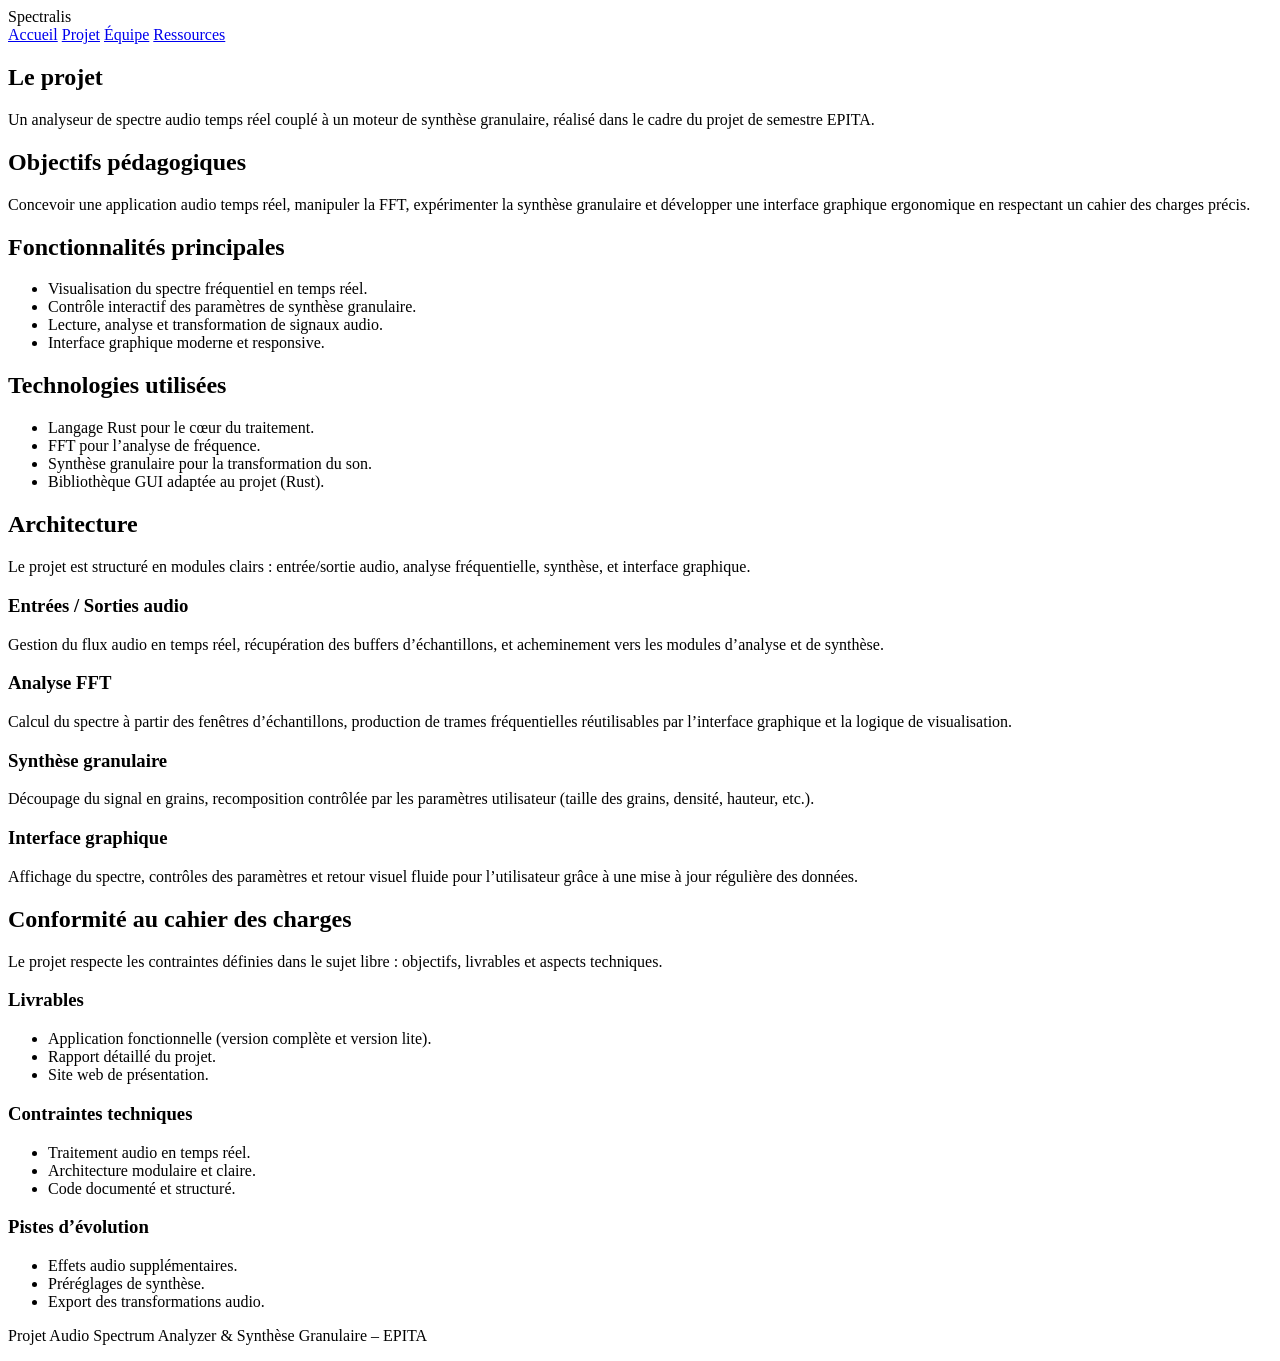
==== project.html @ 9f30338d "Add files via upload" ====
<!-- En haut de chaque page -->
<!DOCTYPE html>
<html lang="fr">
<head>
  <meta charset="UTF-8">
  <title>PROJET</title>
  <link rel="stylesheet" href="css/style.css">
  <meta name="viewport" content="width=device-width, initial-scale=1.0">
</head>
<body>
  <header class="site-header">
    <div class="logo">Spectra<span>lis</span></div>
    <nav class="main-nav">
      <a href="index.html" class="nav-link">Accueil</a>
      <a href="project.html" class="nav-link">Projet</a>
      <a href="team.html" class="nav-link">Équipe</a>
      <a href="resources.html" class="nav-link">Ressources</a>
    </nav>
  </header>

  <main>
    <main>
  <section class="section">
    <h1 class="section-title">Le projet</h1>
    <p class="section-subtitle">
      Un analyseur de spectre audio temps réel couplé à un moteur de synthèse granulaire,
      réalisé dans le cadre du projet de semestre EPITA.
    </p>

    <div class="card-grid">
      <article class="card">
        <h2>Objectifs pédagogiques</h2>
        <p>
          Concevoir une application audio temps réel, manipuler la FFT, expérimenter la synthèse granulaire
          et développer une interface graphique ergonomique en respectant un cahier des charges précis.
        </p>
      </article>

      <article class="card">
        <h2>Fonctionnalités principales</h2>
        <ul>
          <li>Visualisation du spectre fréquentiel en temps réel.</li>
          <li>Contrôle interactif des paramètres de synthèse granulaire.</li>
          <li>Lecture, analyse et transformation de signaux audio.</li>
          <li>Interface graphique moderne et responsive.</li>
        </ul>
      </article>

      <article class="card">
        <h2>Technologies utilisées</h2>
        <ul>
          <li>Langage Rust pour le cœur du traitement.</li>
          <li>FFT pour l’analyse de fréquence.</li>
          <li>Synthèse granulaire pour la transformation du son.</li>
          <li>Bibliothèque GUI adaptée au projet (Rust).</li>
        </ul>
      </article>
    </div>
  </section>

  <section class="section">
    <h2 class="section-title">Architecture</h2>
    <p class="section-subtitle">
      Le projet est structuré en modules clairs : entrée/sortie audio, analyse fréquentielle, synthèse,
      et interface graphique.
    </p>

    <div class="card-grid">
      <article class="card">
        <h3>Entrées / Sorties audio</h3>
        <p>
          Gestion du flux audio en temps réel, récupération des buffers d’échantillons, et acheminement
          vers les modules d’analyse et de synthèse.
        </p>
      </article>

      <article class="card">
        <h3>Analyse FFT</h3>
        <p>
          Calcul du spectre à partir des fenêtres d’échantillons, production de trames fréquentielles
          réutilisables par l’interface graphique et la logique de visualisation.
        </p>
      </article>

      <article class="card">
        <h3>Synthèse granulaire</h3>
        <p>
          Découpage du signal en grains, recomposition contrôlée par les paramètres utilisateur
          (taille des grains, densité, hauteur, etc.).
        </p>
      </article>

      <article class="card">
        <h3>Interface graphique</h3>
        <p>
          Affichage du spectre, contrôles des paramètres et retour visuel fluide pour l’utilisateur
          grâce à une mise à jour régulière des données.
        </p>
      </article>
    </div>
  </section>

  <section class="section">
    <h2 class="section-title">Conformité au cahier des charges</h2>
    <p class="section-subtitle">
      Le projet respecte les contraintes définies dans le sujet libre : objectifs, livrables et aspects techniques.
    </p>

    <div class="card-grid">
      <article class="card">
        <h3>Livrables</h3>
        <ul>
          <li>Application fonctionnelle (version complète et version lite).</li>
          <li>Rapport détaillé du projet.</li>
          <li>Site web de présentation.</li>
        </ul>
      </article>

      <article class="card">
        <h3>Contraintes techniques</h3>
        <ul>
          <li>Traitement audio en temps réel.</li>
          <li>Architecture modulaire et claire.</li>
          <li>Code documenté et structuré.</li>
        </ul>
      </article>

      <article class="card">
        <h3>Pistes d’évolution</h3>
        <ul>
          <li>Effets audio supplémentaires.</li>
          <li>Préréglages de synthèse.</li>
          <li>Export des transformations audio.</li>
        </ul>
      </article>
    </div>
  </section>
</main>

  </main>

  <footer class="site-footer">
    <p>Projet Audio Spectrum Analyzer & Synthèse Granulaire – EPITA</p>
  </footer>
  <script src="js/main.js"></script>

</body>
</html>
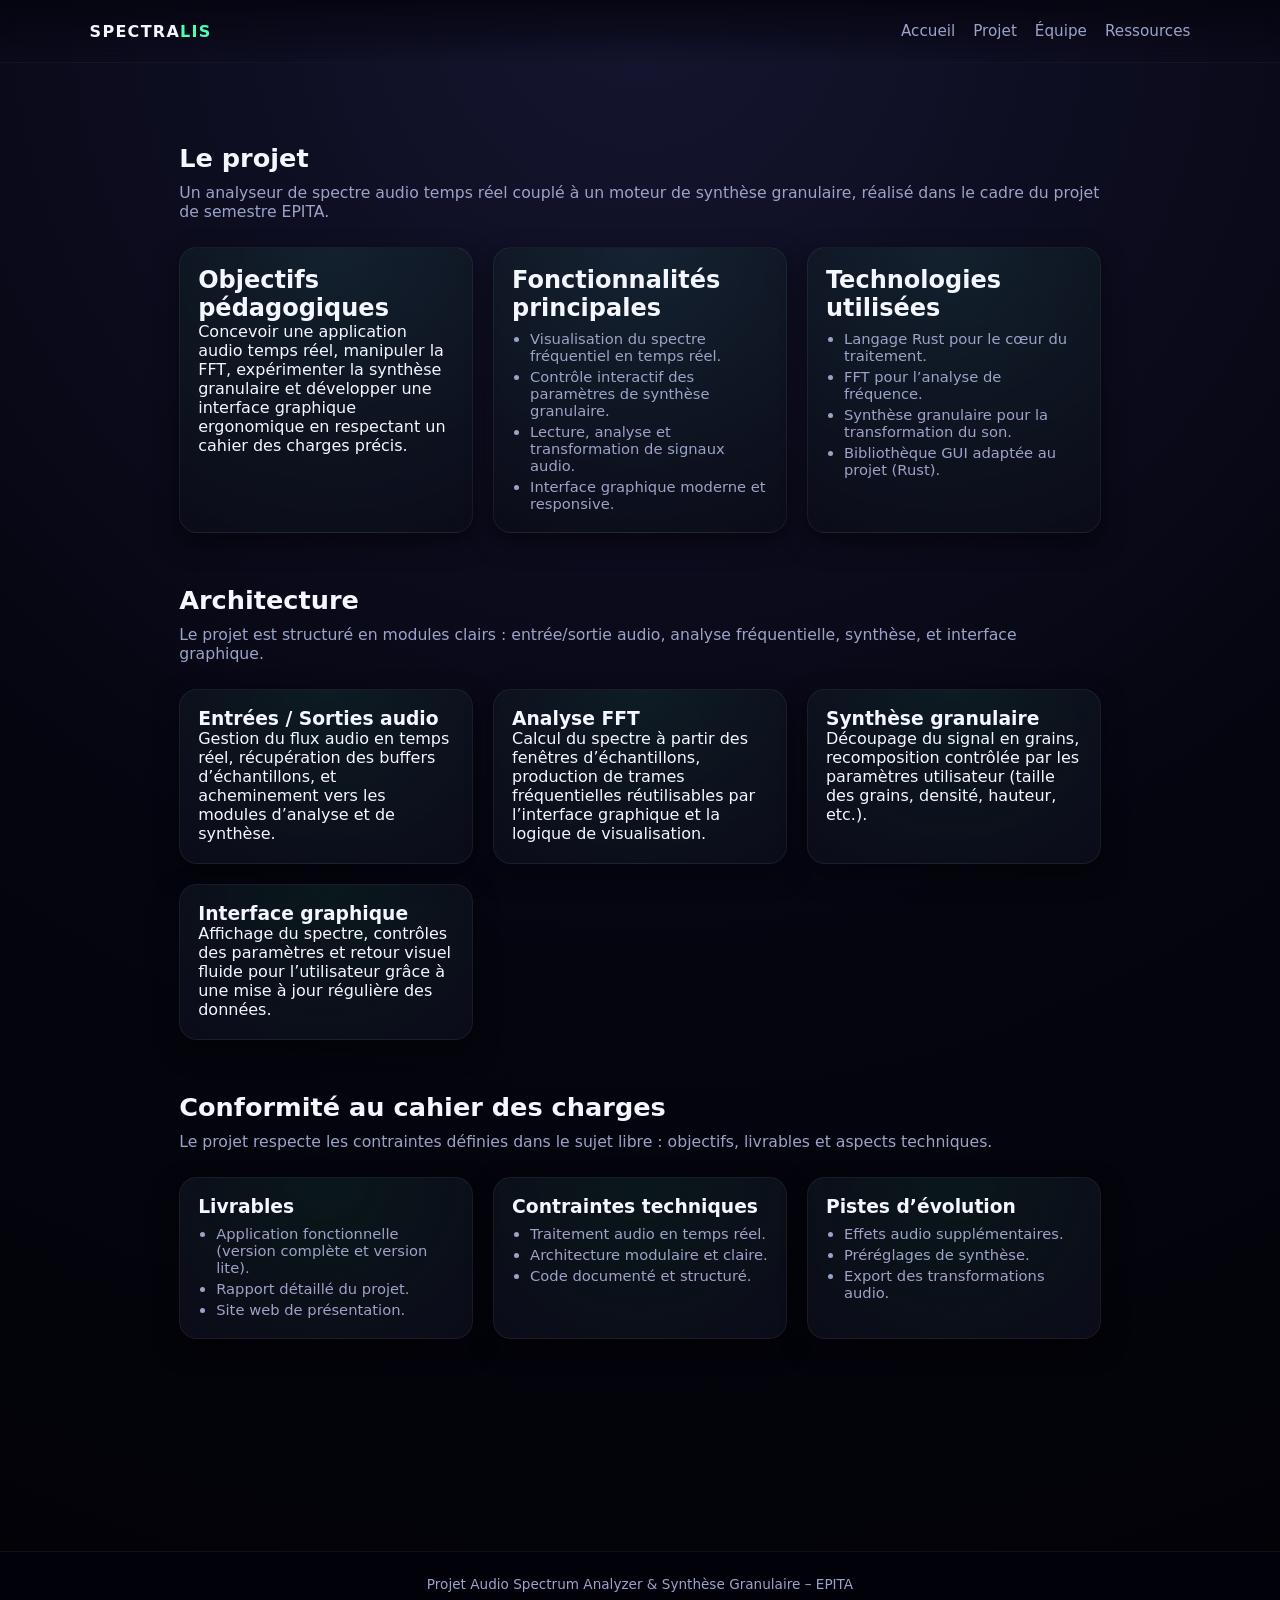
==== commit 0d851872: "Update project.html" ====
--- a/project.html
+++ b/project.html
@@ -4,7 +4,7 @@
 <head>
   <meta charset="UTF-8">
   <title>PROJET</title>
-  <link rel="stylesheet" href="css/style.css">
+  <link rel="stylesheet" href="style.css">
   <meta name="viewport" content="width=device-width, initial-scale=1.0">
 </head>
 <body>
--- a/style.css
+++ b/style.css
@@ -0,0 +1,328 @@
+:root {
+  --bg-main: #050510;
+  --bg-elevated: #0c0c1a;
+  --accent: #4dffb5;
+  --accent-2: #6c5ce7;
+  --text-main: #f5f7ff;
+  --text-muted: #9ca3c7;
+  --border-subtle: rgba(255, 255, 255, 0.06);
+  --radius-lg: 18px;
+  --shadow-soft: 0 18px 45px rgba(0, 0, 0, 0.65);
+  --transition-fast: 0.18s ease-out;
+  --transition-med: 0.3s ease-out;
+}
+
+* {
+  box-sizing: border-box;
+  margin: 0;
+  padding: 0;
+}
+
+body {
+  min-height: 100vh;
+  font-family: system-ui, -apple-system, BlinkMacSystemFont, "SF Pro Text", sans-serif;
+  background: radial-gradient(circle at top, #151530 0, #050510 55%, #020207 100%);
+  color: var(--text-main);
+}
+
+.site-header {
+  position: sticky;
+  top: 0;
+  z-index: 20;
+  display: flex;
+  align-items: center;
+  justify-content: space-between;
+  padding: 18px 7vw;
+  backdrop-filter: blur(16px);
+  background: linear-gradient(to bottom, rgba(5, 5, 16, 0.9), rgba(5, 5, 16, 0.5), transparent);
+  border-bottom: 1px solid var(--border-subtle);
+}
+
+.logo {
+  font-weight: 700;
+  letter-spacing: 0.08em;
+  text-transform: uppercase;
+  font-size: 1rem;
+  color: var(--text-main);
+}
+
+.logo span {
+  color: var(--accent);
+}
+
+.main-nav {
+  display: flex;
+  gap: 18px;
+}
+
+.nav-link {
+  position: relative;
+  font-size: 0.95rem;
+  color: var(--text-muted);
+  text-decoration: none;
+  padding: 4px 0;
+  transition: color var(--transition-fast);
+}
+
+.nav-link::after {
+  content: "";
+  position: absolute;
+  left: 0;
+  bottom: -4px;
+  width: 0;
+  height: 2px;
+  background: linear-gradient(90deg, var(--accent), var(--accent-2));
+  border-radius: 999px;
+  transition: width var(--transition-med);
+}
+
+.nav-link:hover {
+  color: var(--text-main);
+}
+
+.nav-link:hover::after {
+  width: 100%;
+}
+
+main {
+  padding: 40px 7vw 80px;
+}
+
+.site-footer {
+  padding: 24px 7vw 32px;
+  border-top: 1px solid var(--border-subtle);
+  color: var(--text-muted);
+  font-size: 0.85rem;
+  text-align: center;
+  background: rgba(2, 2, 10, 0.85);
+}
+
+/* Sections génériques */
+
+.section {
+  max-width: 1080px;
+  margin: 0 auto 52px;
+}
+
+.section-title {
+  font-size: 1.6rem;
+  margin-bottom: 10px;
+}
+
+.section-subtitle {
+  color: var(--text-muted);
+  font-size: 0.98rem;
+  margin-bottom: 26px;
+}
+
+/* Hero page d'accueil */
+
+.hero {
+  display: grid;
+  grid-template-columns: minmax(0, 1.3fr) minmax(0, 1fr);
+  gap: 36px;
+  align-items: center;
+  margin-bottom: 60px;
+}
+
+.hero-text h1 {
+  font-size: clamp(2.5rem, 3vw + 1rem, 3.3rem);
+  line-height: 1.1;
+  margin-bottom: 14px;
+}
+
+.hero-text h1 span {
+  background: linear-gradient(120deg, var(--accent), var(--accent-2));
+  -webkit-background-clip: text;
+  color: transparent;
+}
+
+.hero-text p {
+  color: var(--text-muted);
+  font-size: 1rem;
+  max-width: 34rem;
+}
+
+.hero-badges {
+  display: flex;
+  flex-wrap: wrap;
+  gap: 10px;
+  margin: 20px 0 26px;
+}
+
+.badge {
+  padding: 4px 10px;
+  border-radius: 999px;
+  border: 1px solid rgba(255, 255, 255, 0.12);
+  font-size: 0.8rem;
+  color: var(--text-muted);
+}
+
+.hero-actions {
+  display: flex;
+  flex-wrap: wrap;
+  gap: 14px;
+}
+
+.btn-primary,
+.btn-ghost {
+  border-radius: 999px;
+  padding: 10px 20px;
+  font-size: 0.95rem;
+  border: 1px solid transparent;
+  cursor: pointer;
+  text-decoration: none;
+  display: inline-flex;
+  align-items: center;
+  gap: 8px;
+  transition: transform var(--transition-fast), box-shadow var(--transition-fast), border-color var(--transition-fast), background var(--transition-fast), color var(--transition-fast);
+}
+
+.btn-primary {
+  background: radial-gradient(circle at top left, #6bffda 0, var(--accent) 35%, var(--accent-2) 100%);
+  color: #020209;
+  box-shadow: 0 14px 35px rgba(77, 255, 181, 0.35);
+}
+
+.btn-primary:hover {
+  transform: translateY(-1px) translateZ(0);
+  box-shadow: 0 20px 45px rgba(77, 255, 181, 0.5);
+}
+
+.btn-ghost {
+  background: transparent;
+  color: var(--text-main);
+  border-color: rgba(255, 255, 255, 0.2);
+}
+
+.btn-ghost:hover {
+  border-color: var(--accent);
+  background: rgba(12, 12, 26, 0.9);
+}
+
+/* Carte de GUI / image */
+
+.hero-visual {
+  position: relative;
+}
+
+.gui-card {
+  position: relative;
+  border-radius: 24px;
+  background: radial-gradient(circle at top left, rgba(77, 255, 181, 0.09), rgba(12, 12, 26, 0.95));
+  border: 1px solid rgba(255, 255, 255, 0.04);
+  box-shadow: var(--shadow-soft);
+  padding: 16px;
+  overflow: hidden;
+}
+
+.gui-card-inner {
+  border-radius: 18px;
+  border: 1px solid rgba(255, 255, 255, 0.04);
+  overflow: hidden;
+}
+
+.gui-placeholder {
+  width: 100%;
+  aspect-ratio: 16 / 9;
+  background: linear-gradient(135deg, #151530, #080818);
+  display: flex;
+  align-items: center;
+  justify-content: center;
+  color: var(--text-muted);
+  font-size: 0.9rem;
+}
+
+/* Cartes (team, ressources, etc.) */
+
+.card-grid {
+  display: grid;
+  grid-template-columns: repeat(auto-fit, minmax(230px, 1fr));
+  gap: 20px;
+}
+
+.card {
+  background: radial-gradient(circle at top, rgba(77, 255, 181, 0.08), rgba(12, 12, 26, 0.98));
+  border: 1px solid rgba(255, 255, 255, 0.06);
+  border-radius: var(--radius-lg);
+  padding: 18px 18px 20px;
+  box-shadow: 0 10px 24px rgba(0, 0, 0, 0.5);
+  transition: transform var(--transition-med), box-shadow var(--transition-med), border-color var(--transition-med);
+}
+
+.card:hover {
+  transform: translateY(-6px) translateZ(0);
+  box-shadow: 0 20px 50px rgba(0, 0, 0, 0.8);
+  border-color: rgba(77, 255, 181, 0.5);
+}
+
+/* Responsif */
+
+@media (max-width: 800px) {
+  .site-header {
+    padding-inline: 5vw;
+  }
+  main {
+    padding-inline: 5vw;
+  }
+  .hero {
+    grid-template-columns: 1fr;
+  }
+  .main-nav {
+    gap: 12px;
+    font-size: 0.85rem;
+  }
+}
+
+
+.text-muted {
+  color: var(--text-muted);
+  font-size: 0.9rem;
+  margin-bottom: 8px;
+}
+
+.card ul {
+  margin-top: 8px;
+  padding-left: 18px;
+  color: var(--text-muted);
+  font-size: 0.92rem;
+}
+
+.card li + li {
+  margin-top: 4px;
+}
+/* Animations "reveal on scroll" */
+
+.reveal-on-scroll {
+  opacity: 0;
+  transform: translateY(24px);
+  transition:
+    opacity 0.6s ease-out,
+    transform 0.6s ease-out;
+  will-change: opacity, transform;
+}
+
+.reveal-on-scroll.is-visible {
+  opacity: 1;
+  transform: translateY(0);
+}
+.gui-image {
+  width: 100%;
+  height: auto;
+  display: block;
+}
+.member-photo-wrapper {
+  width: 80px;
+  height: 80px;
+  border-radius: 50%;
+  overflow: hidden;
+  margin-bottom: 12px;
+  border: 2px solid rgba(77, 255, 181, 0.6);
+}
+
+.member-photo {
+  width: 100%;
+  height: 100%;
+  object-fit: cover;
+  display: block;
+}
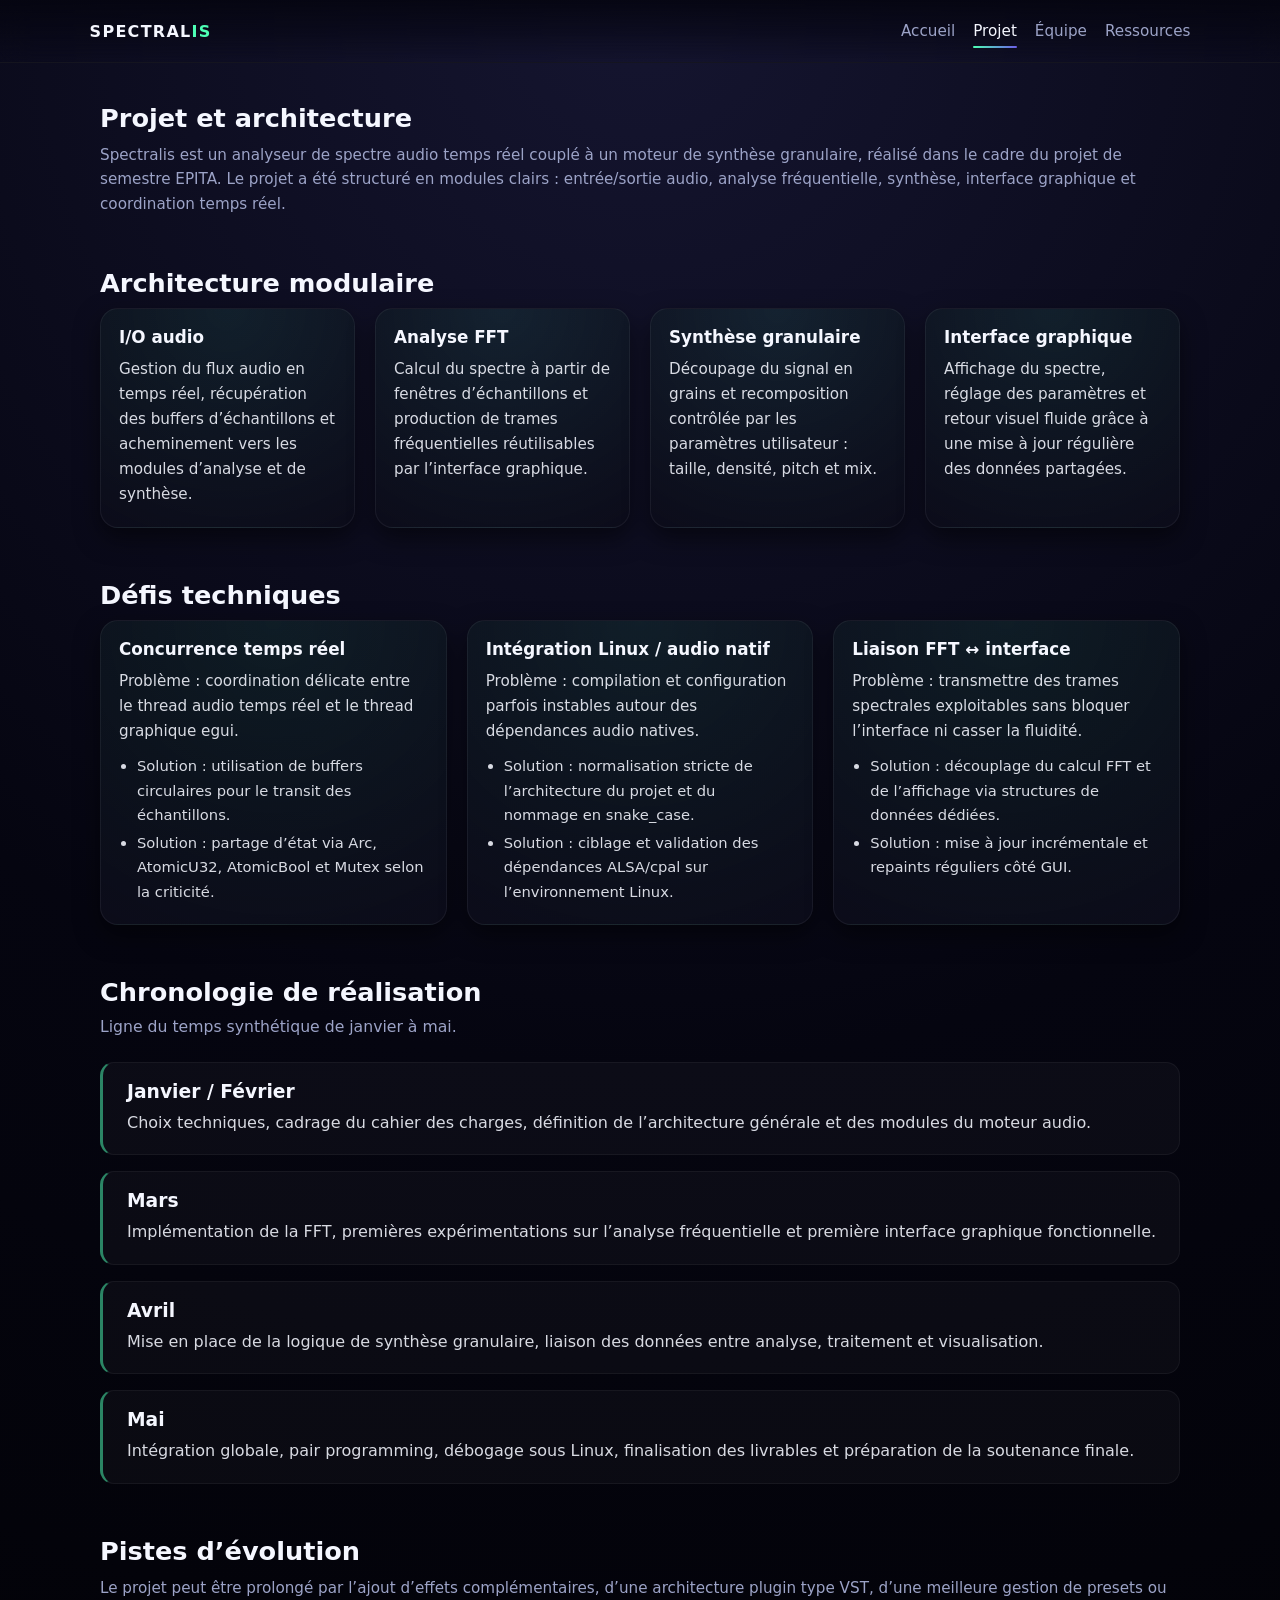
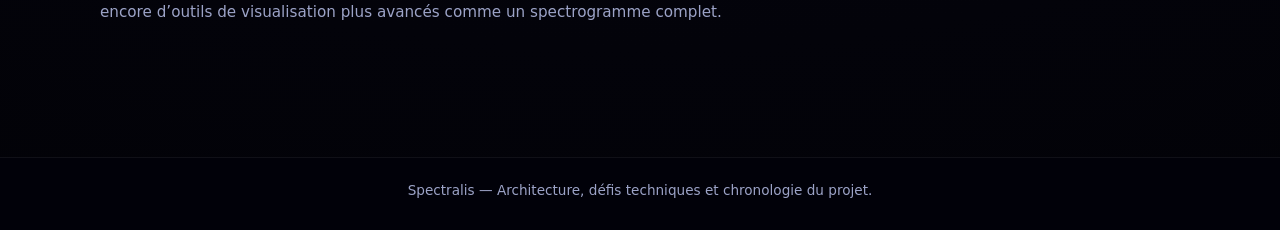
==== commit 17c06760: "Update project.html" ====
--- a/project.html
+++ b/project.html
@@ -1,148 +1,125 @@
-<!-- En haut de chaque page -->
 <!DOCTYPE html>
 <html lang="fr">
 <head>
-  <meta charset="UTF-8">
-  <title>PROJET</title>
-  <link rel="stylesheet" href="style.css">
-  <meta name="viewport" content="width=device-width, initial-scale=1.0">
+  <meta charset="UTF-8" />
+  <meta name="viewport" content="width=device-width, initial-scale=1.0" />
+  <title>Spectralis — Projet</title>
+  <link rel="stylesheet" href="css/style.css" />
 </head>
 <body>
   <header class="site-header">
-    <div class="logo">Spectra<span>lis</span></div>
+    <a class="logo" href="index.html">Spectral<span>is</span></a>
     <nav class="main-nav">
-      <a href="index.html" class="nav-link">Accueil</a>
-      <a href="project.html" class="nav-link">Projet</a>
-      <a href="team.html" class="nav-link">Équipe</a>
-      <a href="resources.html" class="nav-link">Ressources</a>
+      <a class="nav-link" href="index.html">Accueil</a>
+      <a class="nav-link" aria-current="page" href="project.html">Projet</a>
+      <a class="nav-link" href="team.html">Équipe</a>
+      <a class="nav-link" href="resources.html">Ressources</a>
     </nav>
   </header>
 
   <main>
-    <main>
-  <section class="section">
-    <h1 class="section-title">Le projet</h1>
-    <p class="section-subtitle">
-      Un analyseur de spectre audio temps réel couplé à un moteur de synthèse granulaire,
-      réalisé dans le cadre du projet de semestre EPITA.
-    </p>
+    <section class="section reveal-on-scroll">
+      <h1 class="section-title">Projet et architecture</h1>
+      <p class="text-muted">
+        Spectralis est un analyseur de spectre audio temps réel couplé à un moteur de synthèse granulaire,
+        réalisé dans le cadre du projet de semestre EPITA. Le projet a été structuré en modules clairs :
+        entrée/sortie audio, analyse fréquentielle, synthèse, interface graphique et coordination temps réel.
+      </p>
+    </section>
 
-    <div class="card-grid">
-      <article class="card">
-        <h2>Objectifs pédagogiques</h2>
-        <p>
-          Concevoir une application audio temps réel, manipuler la FFT, expérimenter la synthèse granulaire
-          et développer une interface graphique ergonomique en respectant un cahier des charges précis.
-        </p>
-      </article>
+    <section class="section reveal-on-scroll">
+      <h2 class="section-title">Architecture modulaire</h2>
+      <div class="card-grid">
+        <article class="card">
+          <h3>I/O audio</h3>
+          <p>Gestion du flux audio en temps réel, récupération des buffers d’échantillons et acheminement vers les modules d’analyse et de synthèse.</p>
+        </article>
+        <article class="card">
+          <h3>Analyse FFT</h3>
+          <p>Calcul du spectre à partir de fenêtres d’échantillons et production de trames fréquentielles réutilisables par l’interface graphique.</p>
+        </article>
+        <article class="card">
+          <h3>Synthèse granulaire</h3>
+          <p>Découpage du signal en grains et recomposition contrôlée par les paramètres utilisateur : taille, densité, pitch et mix.</p>
+        </article>
+        <article class="card">
+          <h3>Interface graphique</h3>
+          <p>Affichage du spectre, réglage des paramètres et retour visuel fluide grâce à une mise à jour régulière des données partagées.</p>
+        </article>
+      </div>
+    </section>
 
-      <article class="card">
-        <h2>Fonctionnalités principales</h2>
-        <ul>
-          <li>Visualisation du spectre fréquentiel en temps réel.</li>
-          <li>Contrôle interactif des paramètres de synthèse granulaire.</li>
-          <li>Lecture, analyse et transformation de signaux audio.</li>
-          <li>Interface graphique moderne et responsive.</li>
-        </ul>
-      </article>
+    <section class="section reveal-on-scroll">
+      <h2 class="section-title">Défis techniques</h2>
+      <div class="card-grid">
+        <article class="card">
+          <h3>Concurrence temps réel</h3>
+          <p>Problème : coordination délicate entre le thread audio temps réel et le thread graphique egui.</p>
+          <ul>
+            <li>Solution : utilisation de buffers circulaires pour le transit des échantillons.</li>
+            <li>Solution : partage d’état via Arc, AtomicU32, AtomicBool et Mutex selon la criticité.</li>
+          </ul>
+        </article>
+        <article class="card">
+          <h3>Intégration Linux / audio natif</h3>
+          <p>Problème : compilation et configuration parfois instables autour des dépendances audio natives.</p>
+          <ul>
+            <li>Solution : normalisation stricte de l’architecture du projet et du nommage en snake_case.</li>
+            <li>Solution : ciblage et validation des dépendances ALSA/cpal sur l’environnement Linux.</li>
+          </ul>
+        </article>
+        <article class="card">
+          <h3>Liaison FFT ↔ interface</h3>
+          <p>Problème : transmettre des trames spectrales exploitables sans bloquer l’interface ni casser la fluidité.</p>
+          <ul>
+            <li>Solution : découplage du calcul FFT et de l’affichage via structures de données dédiées.</li>
+            <li>Solution : mise à jour incrémentale et repaints réguliers côté GUI.</li>
+          </ul>
+        </article>
+      </div>
+    </section>
 
-      <article class="card">
-        <h2>Technologies utilisées</h2>
-        <ul>
-          <li>Langage Rust pour le cœur du traitement.</li>
-          <li>FFT pour l’analyse de fréquence.</li>
-          <li>Synthèse granulaire pour la transformation du son.</li>
-          <li>Bibliothèque GUI adaptée au projet (Rust).</li>
-        </ul>
-      </article>
-    </div>
-  </section>
+    <section class="section reveal-on-scroll">
+      <h2 class="section-title">Chronologie de réalisation</h2>
+      <p class="section-subtitle">Ligne du temps synthétique de janvier à mai.</p>
+      <div class="timeline">
+        <article class="timeline-item">
+          <h3>Janvier / Février</h3>
+          <p>Choix techniques, cadrage du cahier des charges, définition de l’architecture générale et des modules du moteur audio.</p>
+        </article>
+        <article class="timeline-item">
+          <h3>Mars</h3>
+          <p>Implémentation de la FFT, premières expérimentations sur l’analyse fréquentielle et première interface graphique fonctionnelle.</p>
+        </article>
+        <article class="timeline-item">
+          <h3>Avril</h3>
+          <p>Mise en place de la logique de synthèse granulaire, liaison des données entre analyse, traitement et visualisation.</p>
+        </article>
+        <article class="timeline-item">
+          <h3>Mai</h3>
+          <p>Intégration globale, pair programming, débogage sous Linux, finalisation des livrables et préparation de la soutenance finale.</p>
+        </article>
+      </div>
+    </section>
 
-  <section class="section">
-    <h2 class="section-title">Architecture</h2>
-    <p class="section-subtitle">
-      Le projet est structuré en modules clairs : entrée/sortie audio, analyse fréquentielle, synthèse,
-      et interface graphique.
-    </p>
-
-    <div class="card-grid">
-      <article class="card">
-        <h3>Entrées / Sorties audio</h3>
-        <p>
-          Gestion du flux audio en temps réel, récupération des buffers d’échantillons, et acheminement
-          vers les modules d’analyse et de synthèse.
-        </p>
-      </article>
-
-      <article class="card">
-        <h3>Analyse FFT</h3>
-        <p>
-          Calcul du spectre à partir des fenêtres d’échantillons, production de trames fréquentielles
-          réutilisables par l’interface graphique et la logique de visualisation.
-        </p>
-      </article>
-
-      <article class="card">
-        <h3>Synthèse granulaire</h3>
-        <p>
-          Découpage du signal en grains, recomposition contrôlée par les paramètres utilisateur
-          (taille des grains, densité, hauteur, etc.).
-        </p>
-      </article>
-
-      <article class="card">
-        <h3>Interface graphique</h3>
-        <p>
-          Affichage du spectre, contrôles des paramètres et retour visuel fluide pour l’utilisateur
-          grâce à une mise à jour régulière des données.
-        </p>
-      </article>
-    </div>
-  </section>
-
-  <section class="section">
-    <h2 class="section-title">Conformité au cahier des charges</h2>
-    <p class="section-subtitle">
-      Le projet respecte les contraintes définies dans le sujet libre : objectifs, livrables et aspects techniques.
-    </p>
-
-    <div class="card-grid">
-      <article class="card">
-        <h3>Livrables</h3>
-        <ul>
-          <li>Application fonctionnelle (version complète et version lite).</li>
-          <li>Rapport détaillé du projet.</li>
-          <li>Site web de présentation.</li>
-        </ul>
-      </article>
-
-      <article class="card">
-        <h3>Contraintes techniques</h3>
-        <ul>
-          <li>Traitement audio en temps réel.</li>
-          <li>Architecture modulaire et claire.</li>
-          <li>Code documenté et structuré.</li>
-        </ul>
-      </article>
-
-      <article class="card">
-        <h3>Pistes d’évolution</h3>
-        <ul>
-          <li>Effets audio supplémentaires.</li>
-          <li>Préréglages de synthèse.</li>
-          <li>Export des transformations audio.</li>
-        </ul>
-      </article>
-    </div>
-  </section>
-</main>
-
+    <section class="section reveal-on-scroll">
+      <h2 class="section-title">Pistes d’évolution</h2>
+      <p class="text-muted">
+        Le projet peut être prolongé par l’ajout d’effets complémentaires, d’une architecture plugin type VST,
+        d’une meilleure gestion de presets ou encore d’outils de visualisation plus avancés comme un spectrogramme complet.
+      </p>
+    </section>
   </main>
 
-  <footer class="site-footer">
-    <p>Projet Audio Spectrum Analyzer & Synthèse Granulaire – EPITA</p>
-  </footer>
-  <script src="js/main.js"></script>
+  <footer class="site-footer">Spectralis — Architecture, défis techniques et chronologie du projet.</footer>
 
+  <script>
+    const observer = new IntersectionObserver((entries) => {
+      entries.forEach((entry) => {
+        if (entry.isIntersecting) entry.target.classList.add('is-visible');
+      });
+    }, { threshold: 0.12 });
+    document.querySelectorAll('.reveal-on-scroll').forEach((el) => observer.observe(el));
+  </script>
 </body>
 </html>
--- a/css/style.css
+++ b/css/style.css
@@ -0,0 +1,314 @@
+:root {
+  --bg-main: #050510;
+  --bg-elevated: #0c0c1a;
+  --accent: #4dffb5;
+  --accent-2: #6c5ce7;
+  --text-main: #f5f7ff;
+  --text-muted: #9ca3c7;
+  --border-subtle: rgba(255, 255, 255, 0.06);
+  --radius-lg: 18px;
+  --shadow-soft: 0 18px 45px rgba(0, 0, 0, 0.65);
+  --transition-fast: 0.18s ease-out;
+  --transition-med: 0.3s ease-out;
+}
+
+* { box-sizing: border-box; margin: 0; padding: 0; }
+
+body {
+  min-height: 100vh;
+  font-family: system-ui, -apple-system, BlinkMacSystemFont, "SF Pro Text", sans-serif;
+  background: radial-gradient(circle at top, #151530 0, #050510 55%, #020207 100%);
+  color: var(--text-main);
+}
+
+.site-header {
+  position: sticky;
+  top: 0;
+  z-index: 20;
+  display: flex;
+  align-items: center;
+  justify-content: space-between;
+  padding: 18px 7vw;
+  backdrop-filter: blur(16px);
+  background: linear-gradient(to bottom, rgba(5, 5, 16, 0.9), rgba(5, 5, 16, 0.5), transparent);
+  border-bottom: 1px solid var(--border-subtle);
+}
+
+.logo {
+  font-weight: 700;
+  letter-spacing: 0.08em;
+  text-transform: uppercase;
+  font-size: 1rem;
+  color: var(--text-main);
+  text-decoration: none;
+}
+.logo span { color: var(--accent); }
+
+.main-nav { display: flex; gap: 18px; flex-wrap: wrap; }
+
+.nav-link {
+  position: relative;
+  font-size: 0.95rem;
+  color: var(--text-muted);
+  text-decoration: none;
+  padding: 4px 0;
+  transition: color var(--transition-fast);
+}
+.nav-link::after {
+  content: "";
+  position: absolute;
+  left: 0;
+  bottom: -4px;
+  width: 0;
+  height: 2px;
+  background: linear-gradient(90deg, var(--accent), var(--accent-2));
+  border-radius: 999px;
+  transition: width var(--transition-med);
+}
+.nav-link:hover, .nav-link[aria-current="page"] { color: var(--text-main); }
+.nav-link:hover::after, .nav-link[aria-current="page"]::after { width: 100%; }
+
+main { padding: 40px 7vw 80px; }
+
+.site-footer {
+  padding: 24px 7vw 32px;
+  border-top: 1px solid var(--border-subtle);
+  color: var(--text-muted);
+  font-size: 0.85rem;
+  text-align: center;
+  background: rgba(2, 2, 10, 0.85);
+}
+
+.section { max-width: 1080px; margin: 0 auto 52px; }
+.section-title { font-size: 1.6rem; margin-bottom: 10px; }
+.section-subtitle { color: var(--text-muted); font-size: 0.98rem; margin-bottom: 26px; }
+.text-muted { color: var(--text-muted); font-size: 0.95rem; margin-bottom: 8px; line-height: 1.6; }
+
+.hero {
+  display: grid;
+  grid-template-columns: minmax(0, 1.3fr) minmax(0, 1fr);
+  gap: 36px;
+  align-items: center;
+  margin-bottom: 60px;
+}
+.hero-text h1 {
+  font-size: clamp(2.5rem, 3vw + 1rem, 3.3rem);
+  line-height: 1.1;
+  margin-bottom: 14px;
+}
+.hero-text h1 span {
+  background: linear-gradient(120deg, var(--accent), var(--accent-2));
+  -webkit-background-clip: text;
+  color: transparent;
+}
+.hero-text p { color: var(--text-muted); font-size: 1rem; max-width: 34rem; line-height: 1.7; }
+.hero-badges { display: flex; flex-wrap: wrap; gap: 10px; margin: 20px 0 26px; }
+.badge {
+  padding: 4px 10px;
+  border-radius: 999px;
+  border: 1px solid rgba(255,255,255,0.12);
+  font-size: 0.8rem;
+  color: var(--text-muted);
+}
+.hero-actions { display: flex; flex-wrap: wrap; gap: 14px; }
+
+.btn-primary, .btn-ghost {
+  border-radius: 999px;
+  padding: 10px 20px;
+  font-size: 0.95rem;
+  border: 1px solid transparent;
+  cursor: pointer;
+  text-decoration: none;
+  display: inline-flex;
+  align-items: center;
+  gap: 8px;
+  transition: transform var(--transition-fast), box-shadow var(--transition-fast), border-color var(--transition-fast), background var(--transition-fast), color var(--transition-fast);
+}
+.btn-primary {
+  background: radial-gradient(circle at top left, #6bffda 0, var(--accent) 35%, var(--accent-2) 100%);
+  color: #000000;
+  box-shadow: 0 14px 35px rgba(77,255,181,0.35);
+}
+.btn-primary:hover { transform: translateY(-1px) translateZ(0); box-shadow: 0 20px 45px rgba(77,255,181,0.5); }
+.btn-ghost {
+  background: transparent;
+  color: var(--text-main);
+  border-color: rgba(255,255,255,0.2);
+}
+.btn-ghost:hover { border-color: var(--accent); background: rgba(12,12,26,0.9); }
+
+.hero-visual { position: relative; }
+.gui-card {
+  position: relative;
+  border-radius: 24px;
+  background: radial-gradient(circle at top left, rgba(77,255,181,0.09), rgba(12,12,26,0.95));
+  border: 1px solid rgba(255,255,255,0.04);
+  box-shadow: var(--shadow-soft);
+  padding: 16px;
+  overflow: hidden;
+}
+.gui-card-inner {
+  border-radius: 18px;
+  border: 1px solid rgba(255,255,255,0.04);
+  overflow: hidden;
+}
+.gui-placeholder {
+  width: 100%;
+  aspect-ratio: 16 / 9;
+  background: linear-gradient(135deg, #151530, #080818);
+  display: flex;
+  align-items: center;
+  justify-content: center;
+  color: var(--text-muted);
+  font-size: 0.9rem;
+}
+.gui-image { width: 100%; height: auto; display: block; }
+
+.card-grid {
+  display: grid;
+  grid-template-columns: repeat(auto-fit, minmax(230px, 1fr));
+  gap: 20px;
+}
+.card {
+  background: radial-gradient(circle at top, rgba(77,255,181,0.08), rgba(12,12,26,0.98));
+  border: 1px solid rgba(255,255,255,0.06);
+  border-radius: var(--radius-lg);
+  padding: 18px 18px 20px;
+  box-shadow: 0 10px 24px rgba(0,0,0,0.5);
+  transition: transform var(--transition-med), box-shadow var(--transition-med), border-color var(--transition-med);
+}
+.card:hover {
+  transform: translateY(-6px) translateZ(0);
+  box-shadow: 0 20px 50px rgba(0,0,0,0.8);
+  border-color: rgba(77,255,181,0.5);
+}
+.card h3 { margin-bottom: 10px; font-size: 1.05rem; }
+.card p { color: rgba(245, 247, 255, 0.88); line-height: 1.65; font-size: 0.95rem; }
+.card ul { margin-top: 10px; padding-left: 18px; color: rgba(245, 247, 255, 0.84); font-size: 0.92rem; line-height: 1.65; }
+.card li + li { margin-top: 4px; }
+
+.kpi-grid {
+  display: grid;
+  grid-template-columns: repeat(auto-fit, minmax(180px, 1fr));
+  gap: 18px;
+  margin-top: 26px;
+}
+.kpi {
+  padding: 18px;
+  border-radius: 16px;
+  background: rgba(255,255,255,0.03);
+  border: 1px solid rgba(255,255,255,0.07);
+}
+.kpi strong { display: block; font-size: 1.6rem; margin-bottom: 6px; color: var(--accent); }
+.kpi span { color: rgba(245, 247, 255, 0.88); font-size: 0.92rem; }
+
+.timeline {
+  display: grid;
+  gap: 16px;
+}
+.timeline-item {
+  position: relative;
+  padding: 18px 20px 18px 24px;
+  border-left: 3px solid rgba(77,255,181,0.5);
+  border-radius: 14px;
+  background: rgba(255,255,255,0.03);
+  border-top: 1px solid rgba(255,255,255,0.05);
+  border-right: 1px solid rgba(255,255,255,0.05);
+  border-bottom: 1px solid rgba(255,255,255,0.05);
+}
+.timeline-item h3 { margin-bottom: 8px; }
+.timeline-item p { color: rgba(245, 247, 255, 0.88); line-height: 1.65; }
+
+.download-grid {
+  display: grid;
+  grid-template-columns: repeat(auto-fit, minmax(240px, 1fr));
+  gap: 20px;
+}
+.download-card .actions { margin-top: 16px; display: flex; flex-wrap: wrap; gap: 10px; }
+.note {
+  margin-top: 16px;
+  color: var(--text-muted);
+  font-size: 0.9rem;
+  line-height: 1.6;
+}
+
+.git-history {
+  margin-top: 22px;
+  padding: 18px;
+  border-radius: 18px;
+  border: 1px solid rgba(255,255,255,0.06);
+  background: radial-gradient(circle at top, rgba(108,92,231,0.12), rgba(12,12,26,0.96));
+}
+.git-placeholder {
+  min-height: 220px;
+  border-radius: 14px;
+  border: 1px dashed rgba(255,255,255,0.18);
+  display: flex;
+  align-items: center;
+  justify-content: center;
+  text-align: center;
+  padding: 24px;
+  color: var(--text-muted);
+  line-height: 1.7;
+}
+.git-placeholder strong { color: var(--text-main); }
+
+.member-photo-wrapper {
+  width: 80px;
+  height: 80px;
+  border-radius: 50%;
+  overflow: hidden;
+  margin-bottom: 12px;
+  border: 2px solid rgba(77,255,181,0.6);
+}
+.member-photo { width: 100%; height: 100%; object-fit: cover; display: block; }
+
+.reveal-on-scroll {
+  opacity: 0;
+  transform: translateY(24px);
+  transition: opacity 0.6s ease-out, transform 0.6s ease-out;
+  will-change: opacity, transform;
+}
+.reveal-on-scroll.is-visible { opacity: 1; transform: translateY(0); }
+
+@media (max-width: 800px) {
+  .site-header { padding-inline: 5vw; align-items: flex-start; gap: 14px; flex-direction: column; }
+  main { padding-inline: 5vw; }
+  .hero { grid-template-columns: 1fr; }
+  .main-nav { gap: 12px; font-size: 0.85rem; }
+}
+
+.card p,
+.card li,
+.timeline-item p,
+.kpi span,
+.download-card p {
+  color: rgba(245, 247, 255, 0.88);
+}
+
+.git-image {
+  display: block;
+  width: 100%;
+  height: auto;
+  border-radius: 14px;
+  border: 1px solid rgba(255, 255, 255, 0.08);
+  box-shadow: 0 12px 30px rgba(0, 0, 0, 0.35);
+}
+
+.card a {
+  color: var(--accent);
+  text-decoration: none;
+  font-weight: 600;
+}
+
+.card a:hover {
+  color: #8affd1;
+  text-decoration: underline;
+}
+
+.btn-primary,
+.btn-primary:visited,
+.btn-primary:hover,
+.btn-primary:active {
+  color: #000000 !important;
+}
